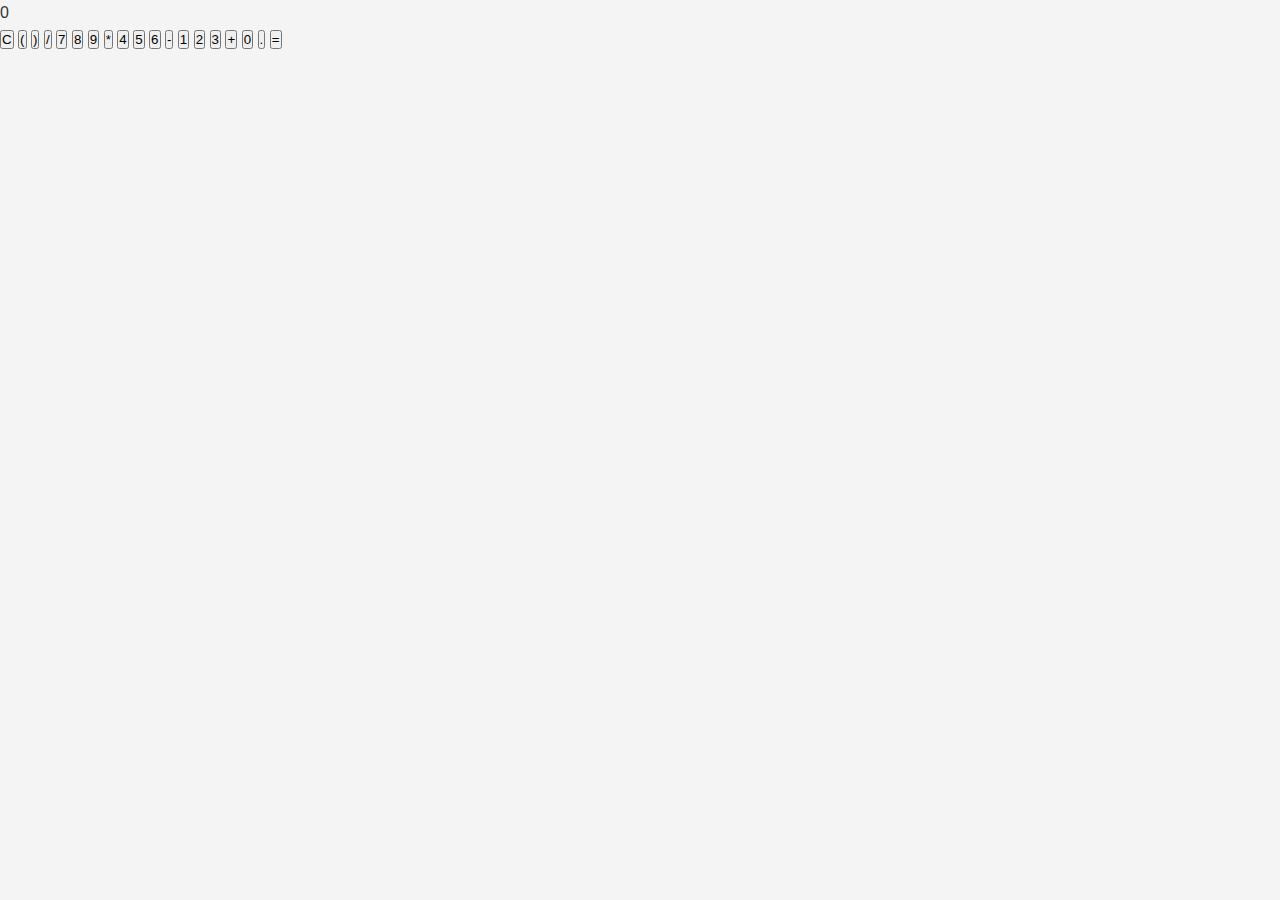
==== Calculator/src/index.html @ 9dde3bfb "second commit" ====
<!DOCTYPE html>
<html lang="en">
<head>
    <meta charset="UTF-8">
    <meta name="viewport" content="width=device-width, initial-scale=1.0">
    <title>Calculator</title>
    <link rel="stylesheet" href="/src/style.css">
</head>
<body>
    <div class="calculator">
        <div class="display" id="display">0</div>
        <div class="buttons">
            <button class="btn" onclick="clearDisplay()">C</button>
            <button class="btn" onclick="appendToDisplay('(')">(</button>
            <button class="btn" onclick="appendToDisplay(')')">)</button>
            <button class="btn operator" onclick="appendToDisplay('/')">/</button>
            
            <button class="btn" onclick="appendToDisplay('7')">7</button>
            <button class="btn" onclick="appendToDisplay('8')">8</button>
            <button class="btn" onclick="appendToDisplay('9')">9</button>
            <button class="btn operator" onclick="appendToDisplay('*')">*</button>
            
            <button class="btn" onclick="appendToDisplay('4')">4</button>
            <button class="btn" onclick="appendToDisplay('5')">5</button>
            <button class="btn" onclick="appendToDisplay('6')">6</button>
            <button class="btn operator" onclick="appendToDisplay('-')">-</button>
            
            <button class="btn" onclick="appendToDisplay('1')">1</button>
            <button class="btn" onclick="appendToDisplay('2')">2</button>
            <button class="btn" onclick="appendToDisplay('3')">3</button>
            <button class="btn operator" onclick="appendToDisplay('+')">+</button>
            
            <button class="btn" onclick="appendToDisplay('0')">0</button>
            <button class="btn" onclick="appendToDisplay('.')">.</button>
            <button class="btn equal" onclick="calculate()">=</button>
        </div>
    </div>
    <script src="/src/script.js"></script>
</body>
</html>
---- src/style.css ----
* {
    box-sizing: border-box;
    margin: 0;
    padding: 0;
    font-family: 'Helvetica Neue', sans-serif;
    scroll-behavior: smooth;
}

body {
    line-height: 1.6;
    background-color: #f4f4f4;
    color: #333;
}

header {
    background: #000000;
    color: #fff;
    padding: 1rem 0;
    box-shadow: 0 2px 4px rgba(0, 0, 0, 0.1);
}

nav {
    display: flex;
    justify-content: space-between;
    align-items: center;
    max-width: 1200px;
    margin: 0 auto;
    padding: 0 1rem;
}   

.logo {
    font-size: 1.75rem;
    font-weight: bold;
}

.nav-links {
    list-style: none;
    display: flex;
    align-items: center;
}

.nav-links li {
    margin-left: 2rem;
}

.nav-links a {
    color: #fff;
    text-decoration: none;
    font-size: 1rem;
    transition: color 0.3s;
}

.nav-links a:hover {
    color: #e8491d;
}

.cta {
    background: #e8491d;
    color: #fff;
    border: none;
    padding: 0.75rem 1.5rem;
    border-radius: 4px;
    cursor: pointer;
    transition: background 0.3s;
    font-size: 1rem;
}

.cta:hover {
    background: #cf4121;
}

.hero {
    background: url('/img/designer.jpg') no-repeat center center/cover;
    height: 100vh;
    display: flex;
    justify-content: center;
    align-items: center;
    color: #fff;
    text-align: center;
    position: relative;
}

.hero::before {
    content: '';
    position: absolute;
    top: 0;
    left: 0;
    width: 100%;
    height: 100%;
    background: rgba(0, 0, 0, 0.5);
}

.hero-content {
    max-width: 600px;
    z-index: 1;
}

.hero h1 {
    font-size: 4rem;
    margin-bottom: 1rem;
}

.hero p {
    font-size: 1.5rem;
    margin: 1rem 0;
}

.features, .about, .contact {
    padding: 4rem 1rem;
    text-align: center;
    background-color: #000000;
    margin-bottom: 2rem;
    box-shadow: 0 2px 4px rgba(0, 0, 0, 0.1);
}

.features h2, .about h2, .contact h2 {
    font-size: 2.5rem;
    margin-bottom: 2rem;
    color: #fff;
}

.feature-container {
    display: flex;
    justify-content: space-around;
    flex-wrap: wrap;
    gap: 2rem;
}

.feature {
    max-width: 300px;
    margin: 1rem;
    background: #f4f4f4;
    padding: 2rem;
    border-radius: 8px;
    box-shadow: 0 2px 4px rgba(0, 0, 0, 0.1);
    transition: transform 0.3s, box-shadow 0.3s;
}

.feature h3 {
    font-size: 1.5rem;
    margin-bottom: 1rem;
}

.feature p {
    font-size: 1rem;
}

.feature:hover {
    transform: translateY(-10px);
    box-shadow: 0 4px 8px rgba(0, 0, 0, 0.1);
}

.about p, .contact p {
    font-size: 1.2rem;
    line-height: 1.8;
    margin-bottom: 2rem;
    color: #fff;
}

.contact form {
    max-width: 600px;
    margin: 0 auto;
}

.contact label {
    display: block;
    font-size: 1rem;
    margin-bottom: 0.5rem;
    text-align: left;
    color: #fff;
}

.contact input, .contact textarea {
    width: 100%;
    padding: 0.75rem;
    margin-bottom: 1rem;
    border: 1px solid #ddd;
    border-radius: 4px;
    font-size: 1rem;
}

.contact button {
    background: #e8491d;
    color: #fff;
    border: none;
    padding: 0.75rem 1.5rem;
    border-radius: 4px;
    cursor: pointer;
    transition: background 0.3s;
    font-size: 1rem;
}

.contact button:hover {
    background: #cf4121;
}

footer {
    background: #333;
    color: #fff;
    text-align: center;
    padding: 1rem 0;
    position: fixed;
    bottom: 0;
    width: 100%;
    box-shadow: 0 -2px 4px rgba(0, 0, 0, 0.1);
}
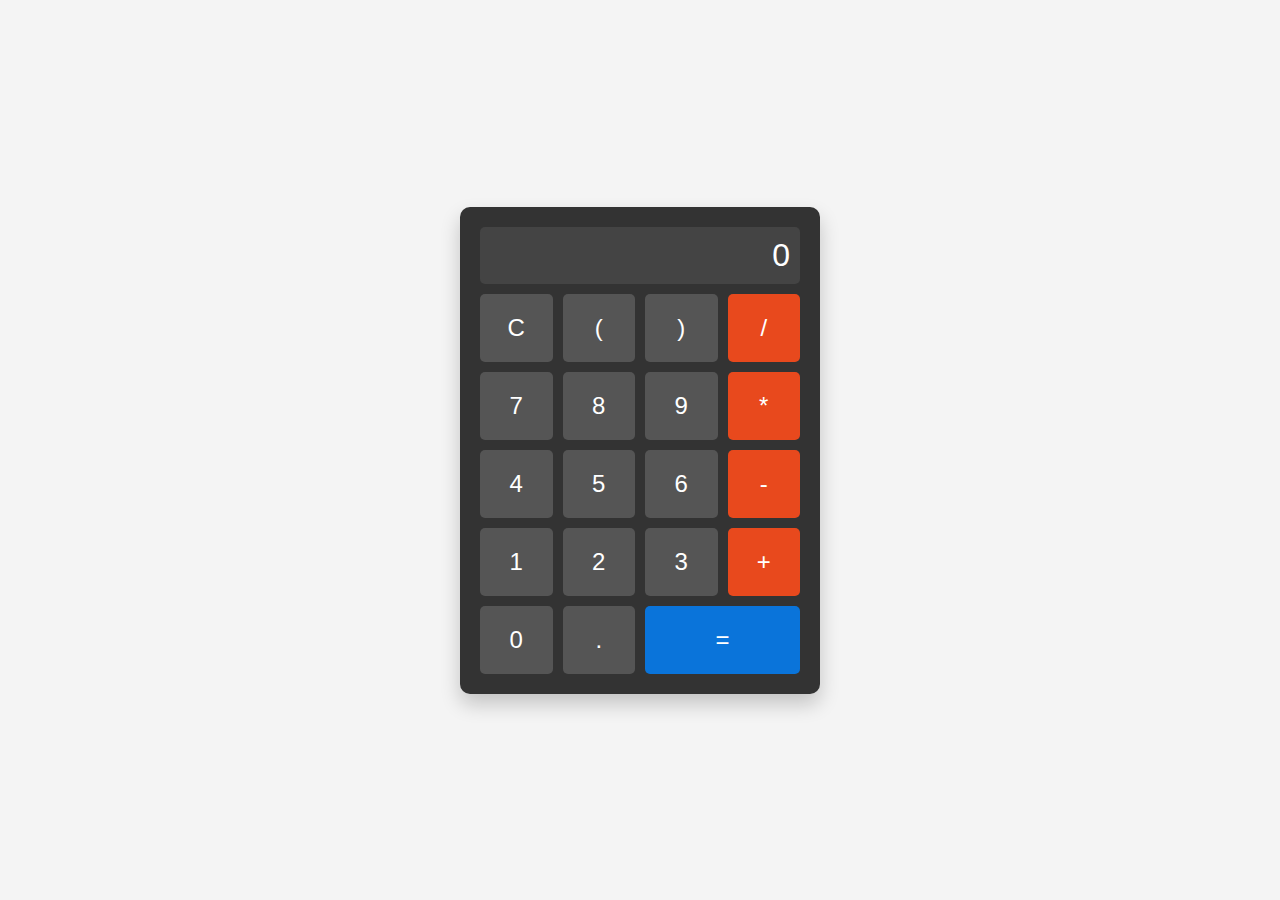
==== commit 2cd8b236: "second commit" ====
--- a/Calculator/src/index.html
+++ b/Calculator/src/index.html
@@ -4,7 +4,7 @@
     <meta charset="UTF-8">
     <meta name="viewport" content="width=device-width, initial-scale=1.0">
     <title>Calculator</title>
-    <link rel="stylesheet" href="/src/style.css">
+    <link rel="stylesheet" href="/Calculator/src/style.css">
 </head>
 <body>
     <div class="calculator">
@@ -35,6 +35,6 @@
             <button class="btn equal" onclick="calculate()">=</button>
         </div>
     </div>
-    <script src="/src/script.js"></script>
+    <script src="/Calculator/src/script.js"></script>
 </body>
 </html>
--- a/Calculator/src/style.css
+++ b/Calculator/src/style.css
@@ -0,0 +1,67 @@
+body {
+    display: flex;
+    justify-content: center;
+    align-items: center;
+    height: 100vh;
+    background-color: #f4f4f4;
+    margin: 0;
+    font-family: 'Arial', sans-serif;
+}
+
+.calculator {
+    width: 320px;
+    background-color: #333;
+    border-radius: 10px;
+    box-shadow: 0 10px 20px rgba(0, 0, 0, 0.2);
+    padding: 20px;
+}
+
+.display {
+    background-color: #444;
+    color: #fff;
+    font-size: 2rem;
+    text-align: right;
+    padding: 10px;
+    border-radius: 5px;
+    margin-bottom: 10px;
+    overflow: hidden;
+    white-space: nowrap;
+}
+
+.buttons {
+    display: grid;
+    grid-template-columns: repeat(4, 1fr);
+    gap: 10px;
+}
+
+.btn {
+    background-color: #555;
+    color: #fff;
+    font-size: 1.5rem;
+    border: none;
+    border-radius: 5px;
+    padding: 20px;
+    cursor: pointer;
+    transition: background-color 0.3s ease;
+}
+
+.btn:hover {
+    background-color: #777;
+}
+
+.operator {
+    background-color: #e8491d;
+}
+
+.operator:hover {
+    background-color: #cf4121;
+}
+
+.equal {
+    grid-column: span 2;
+    background-color: #0a74da;
+}
+
+.equal:hover {
+    background-color: #005bb5;
+}
